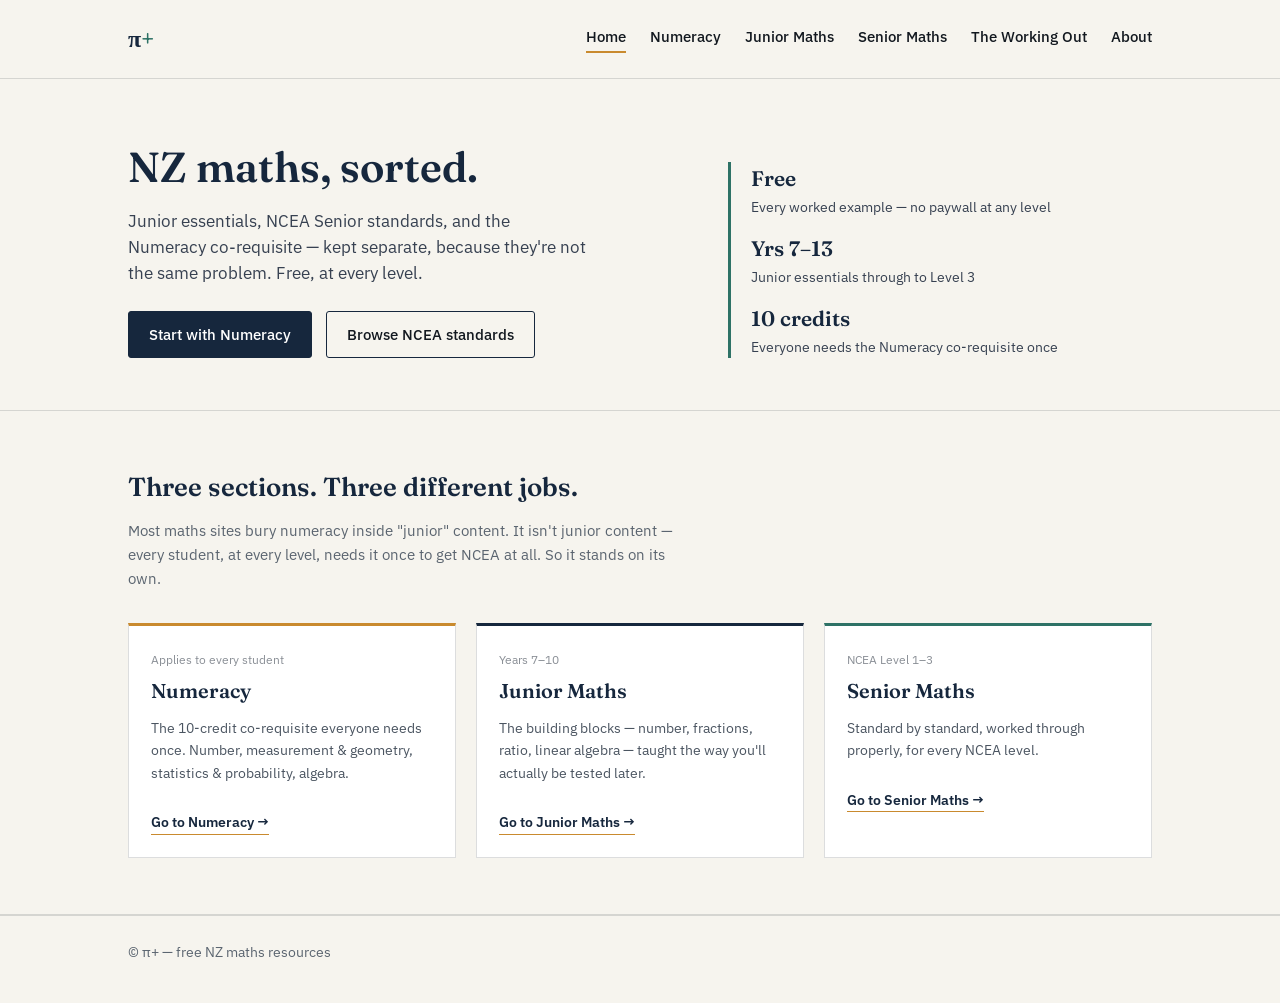
==== index.html @ a782b6d2 "Rename index (2).html to index.html" ====
<!DOCTYPE html>
<html lang="en">
<head>
<meta charset="UTF-8">
<meta name="viewport" content="width=device-width, initial-scale=1.0">
<title>π+ — NZ Maths, Sorted</title>
<link rel="stylesheet" href="styles.css">
</head>
<body>

<header class="site">
  <div class="topbar">
    <div class="brand"><div class="mark">π<span>+</span></div></div>
    <nav class="primary">
      <a href="index.html" class="active">Home</a>
      <a href="numeracy.html">Numeracy</a>
      <a href="junior-maths.html">Junior Maths</a>
      <a href="senior-maths.html">Senior Maths</a>
      <a href="working-out.html">The Working Out</a>
      <a href="about.html">About</a>
    </nav>
  </div>
</header>

<section class="hero">
  <div class="wrap grid">
    <div>
      <h1>NZ maths, sorted.</h1>
      <p class="lede">Junior essentials, NCEA Senior standards, and the Numeracy co-requisite — kept separate, because they're not the same problem. Free, at every level.</p>
      <div class="cta-row">
        <a class="btn solid" href="numeracy.html">Start with Numeracy</a>
        <a class="btn ghost" href="senior-maths.html">Browse NCEA standards</a>
      </div>
    </div>
    <div class="stat-strip">
      <div class="row"><b>Free</b>Every worked example — no paywall at any level</div>
      <div class="row"><b>Yrs 7–13</b>Junior essentials through to Level 3</div>
      <div class="row"><b>10 credits</b>Everyone needs the Numeracy co-requisite once</div>
    </div>
  </div>
</section>

<section class="pillars">
  <div class="wrap">
    <div class="head">
      <h2>Three sections. Three different jobs.</h2>
      <p>Most maths sites bury numeracy inside "junior" content. It isn't junior content — every student, at every level, needs it once to get NCEA at all. So it stands on its own.</p>
    </div>
    <div class="pillar-grid">
      <div class="pillar numeracy">
        <div class="kicker">Applies to every student</div>
        <h3>Numeracy</h3>
        <p>The 10-credit co-requisite everyone needs once. Number, measurement & geometry, statistics & probability, algebra.</p>
        <a class="go" href="numeracy.html">Go to Numeracy →</a>
      </div>
      <div class="pillar">
        <div class="kicker">Years 7–10</div>
        <h3>Junior Maths</h3>
        <p>The building blocks — number, fractions, ratio, linear algebra — taught the way you'll actually be tested later.</p>
        <a class="go" href="junior-maths.html">Go to Junior Maths →</a>
      </div>
      <div class="pillar senior">
        <div class="kicker">NCEA Level 1–3</div>
        <h3>Senior Maths</h3>
        <p>Standard by standard, worked through properly, for every NCEA level.</p>
        <a class="go" href="senior-maths.html">Go to Senior Maths →</a>
      </div>
    </div>
  </div>
</section>

<footer>
  <div class="wrap footer-row">
    <div>© π+ — free NZ maths resources</div>
  </div>
</footer>

</body>
</html>
---- styles.css ----
@import url('https://fonts.googleapis.com/css2?family=Fraunces:opsz,wght@9..144,400;9..144,600;9..144,700&family=IBM+Plex+Sans:wght@400;500;600&display=swap');

:root{
  --navy:#16273D;
  --ink:#12181F;
  --paper:#F6F4EE;
  --panel:#FFFFFF;
  --teal:#2E7266;
  --gold:#C98A2E;
  --line: rgba(18,24,31,0.14);
  --radius: 3px;
}
*{box-sizing:border-box;}
html{scroll-behavior:smooth;}
body{
  margin:0;
  background:var(--paper);
  color:var(--ink);
  font-family:'IBM Plex Sans', sans-serif;
  line-height:1.6;
}
h1,h2,h3{
  font-family:'Fraunces', serif;
  font-weight:600;
  margin:0;
  color:var(--navy);
}
a{color:inherit; text-decoration:none;}
.wrap{max-width:1080px; margin:0 auto; padding:0 28px;}

/* header / nav */
header.site{border-bottom:1px solid var(--line); background:var(--paper);}
.topbar{
  display:flex; align-items:center; justify-content:space-between;
  padding:20px 28px; max-width:1080px; margin:0 auto; flex-wrap:wrap; gap:14px;
}
.brand{display:flex; align-items:baseline; gap:4px;}
.brand .mark{font-family:'Fraunces', serif; font-size:24px; font-weight:700; color:var(--navy);}
.brand .mark span{color:var(--teal);}
nav.primary{display:flex; gap:24px; font-size:14.5px; font-weight:500; flex-wrap:wrap;}
nav.primary a{padding-bottom:3px; border-bottom:2px solid transparent;}
nav.primary a:hover, nav.primary a.active{border-bottom-color:var(--gold);}

/* page header banner (non-home pages) */
.page-banner{padding:48px 0 32px; border-bottom:1px solid var(--line);}
.page-banner .eyebrow{font-size:13px; color:var(--teal); font-weight:600; letter-spacing:.03em; text-transform:uppercase;}
.page-banner h1{font-size:36px; margin-top:8px;}
.page-banner p{margin-top:14px; font-size:16px; color:#374151; max-width:640px;}

/* hero (home only) */
.hero{padding:64px 0 52px; border-bottom:1px solid var(--line);}
.hero .grid{display:grid; grid-template-columns: 1.3fr 1fr; gap:48px; align-items:end;}
.hero h1{font-size:42px; line-height:1.15; max-width:520px;}
.hero .lede{margin-top:16px; font-size:16.5px; max-width:460px; color:#374151;}
.hero .stat-strip{border-left:3px solid var(--teal); padding-left:20px; display:flex; flex-direction:column; gap:14px;}
.hero .stat-strip .row{font-size:14px; color:#374151;}
.hero .stat-strip .row b{display:block; font-family:'Fraunces',serif; font-size:21px; color:var(--navy); font-weight:600;}

.cta-row{margin-top:24px; display:flex; gap:14px; flex-wrap:wrap;}
.btn{display:inline-block; padding:11px 20px; font-size:14.5px; font-weight:500; border:1.5px solid var(--navy); border-radius:var(--radius);}
.btn.solid{background:var(--navy); color:#fff;}
.btn.solid:hover{background:var(--teal); border-color:var(--teal);}
.btn.ghost:hover{border-color:var(--gold); color:var(--gold);}

/* pillar cards (home) */
.pillars{padding:56px 0; border-bottom:1px solid var(--line);}
.pillars .head{max-width:560px; margin-bottom:32px;}
.pillars .head h2{font-size:26px;}
.pillars .head p{color:#5b6570; margin-top:10px; font-size:15px;}
.pillar-grid{display:grid; grid-template-columns:repeat(3,1fr); gap:20px;}
.pillar{background:var(--panel); border:1px solid var(--line); border-top:3px solid var(--navy); padding:24px 22px 22px;}
.pillar.numeracy{border-top-color:var(--gold);}
.pillar.senior{border-top-color:var(--teal);}
.pillar .kicker{font-size:12px; color:#8a8f96;}
.pillar h3{font-size:20px; margin-top:6px;}
.pillar p{font-size:14px; color:#4b5561; margin-top:10px;}
.pillar .go{display:inline-block; margin-top:14px; font-size:13.5px; font-weight:600; color:var(--navy); border-bottom:1.5px solid var(--gold);}

/* topic list sections (content pages) */
.content{padding:44px 0;}
.strand{margin-bottom:40px;}
.strand h2{font-size:22px; border-bottom:2px solid var(--line); padding-bottom:10px; margin-bottom:16px;}
.topic-list{list-style:none; margin:0; padding:0; display:grid; grid-template-columns:repeat(2,1fr); gap:0;}
.topic-list li{padding:11px 0; border-top:1px solid var(--line); font-size:15px; display:flex; align-items:center; gap:10px;}
.topic-list li:nth-child(-n+2){border-top:none;}
.topic-list .dot{width:6px; height:6px; border-radius:50%; background:var(--gold); flex-shrink:0;}
.standard{background:var(--panel); border:1px solid var(--line); padding:18px 20px; margin-bottom:12px; border-left:3px solid var(--teal);}
.standard .code{font-family:'Fraunces',serif; font-weight:700; color:var(--teal); font-size:15px;}
.standard p{margin:6px 0 0; font-size:14.5px; color:#374151;}
.note-box{background:#EFEAE0; border:1px solid var(--line); padding:16px 20px; font-size:14px; color:#4b5561; margin-bottom:28px;}

.awards{list-style:none; margin:0; padding:0; font-size:14.5px; color:#374151; max-width:520px;}
.awards li{padding:12px 0; border-top:1px solid var(--line); display:flex; gap:14px;}
.awards li:first-child{border-top:none;}
.awards .yr{color:var(--gold); font-weight:600; min-width:70px;}

footer{border-top:1px solid var(--line); padding:26px 0 40px; font-size:13.5px; color:#5b6570;}
.footer-row{display:flex; justify-content:space-between; align-items:center; flex-wrap:wrap; gap:12px;}
.socials{display:flex; gap:16px;}

@media (max-width:800px){
  .hero .grid{grid-template-columns:1fr;}
  .pillar-grid{grid-template-columns:1fr;}
  .topic-list{grid-template-columns:1fr;}
  .topic-list li:nth-child(-n+2){border-top:1px solid var(--line);}
  .topic-list li:first-child{border-top:none;}
  nav.primary{display:none;}
  .hero h1{font-size:32px;}
}
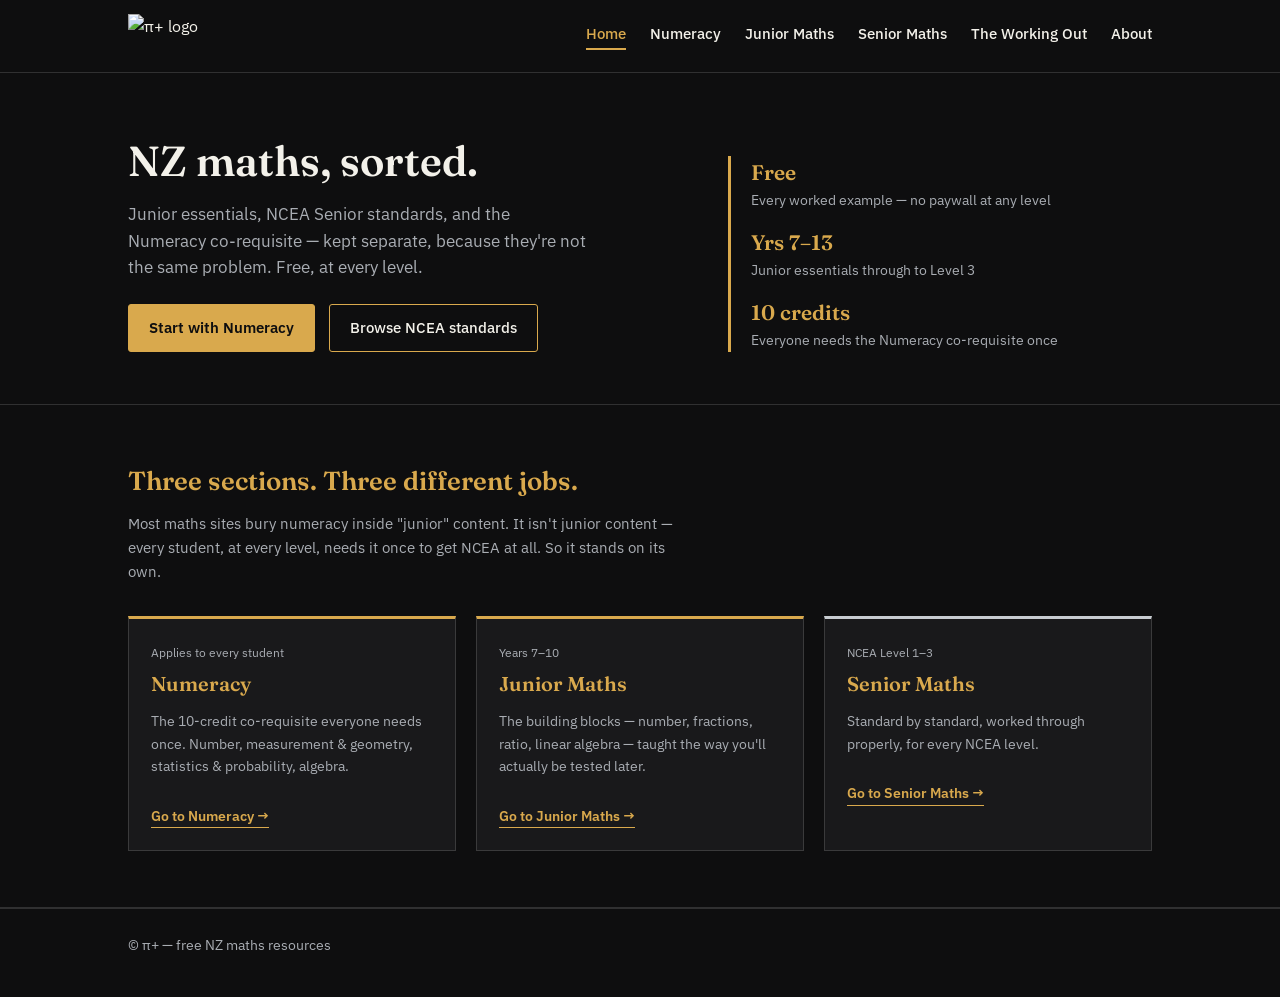
==== commit 6bd7181c: "Add files via upload" ====
--- a/index.html
+++ b/index.html
@@ -5,12 +5,13 @@
 <meta name="viewport" content="width=device-width, initial-scale=1.0">
 <title>π+ — NZ Maths, Sorted</title>
 <link rel="stylesheet" href="styles.css">
+<link rel="icon" type="image/png" href="assets/favicon.png">
 </head>
 <body>
 
 <header class="site">
   <div class="topbar">
-    <div class="brand"><div class="mark">π<span>+</span></div></div>
+    <div class="brand"><a href="index.html"><img src="assets/logo-header.png" alt="π+ logo" class="logo-img"></a></div>
     <nav class="primary">
       <a href="index.html" class="active">Home</a>
       <a href="numeracy.html">Numeracy</a>
--- a/styles.css
+++ b/styles.css
@@ -1,20 +1,20 @@
 @import url('https://fonts.googleapis.com/css2?family=Fraunces:opsz,wght@9..144,400;9..144,600;9..144,700&family=IBM+Plex+Sans:wght@400;500;600&display=swap');
 
 :root{
-  --navy:#16273D;
-  --ink:#12181F;
-  --paper:#F6F4EE;
-  --panel:#FFFFFF;
-  --teal:#2E7266;
-  --gold:#C98A2E;
-  --line: rgba(18,24,31,0.14);
+  --bg:#0E0E0F;
+  --panel:#19191B;
+  --ink:#F3F1EA;
+  --muted:#A9ADB3;
+  --gold:#D9A94D;
+  --silver:#C7CCD1;
+  --line: rgba(255,255,255,0.14);
   --radius: 3px;
 }
 *{box-sizing:border-box;}
 html{scroll-behavior:smooth;}
 body{
   margin:0;
-  background:var(--paper);
+  background:var(--bg);
   color:var(--ink);
   font-family:'IBM Plex Sans', sans-serif;
   line-height:1.6;
@@ -23,80 +23,74 @@
   font-family:'Fraunces', serif;
   font-weight:600;
   margin:0;
-  color:var(--navy);
+  color:var(--gold);
 }
 a{color:inherit; text-decoration:none;}
 .wrap{max-width:1080px; margin:0 auto; padding:0 28px;}
 
-/* header / nav */
-header.site{border-bottom:1px solid var(--line); background:var(--paper);}
+header.site{border-bottom:1px solid var(--line); background:var(--bg);}
 .topbar{
   display:flex; align-items:center; justify-content:space-between;
-  padding:20px 28px; max-width:1080px; margin:0 auto; flex-wrap:wrap; gap:14px;
+  padding:14px 28px; max-width:1080px; margin:0 auto; flex-wrap:wrap; gap:14px;
 }
-.brand{display:flex; align-items:baseline; gap:4px;}
-.brand .mark{font-family:'Fraunces', serif; font-size:24px; font-weight:700; color:var(--navy);}
-.brand .mark span{color:var(--teal);}
+.brand{display:flex; align-items:center;}
+.logo-img{height:44px; width:auto; display:block;}
 nav.primary{display:flex; gap:24px; font-size:14.5px; font-weight:500; flex-wrap:wrap;}
-nav.primary a{padding-bottom:3px; border-bottom:2px solid transparent;}
-nav.primary a:hover, nav.primary a.active{border-bottom-color:var(--gold);}
+nav.primary a{padding-bottom:3px; border-bottom:2px solid transparent; color:var(--ink);}
+nav.primary a:hover, nav.primary a.active{border-bottom-color:var(--gold); color:var(--gold);}
 
-/* page header banner (non-home pages) */
 .page-banner{padding:48px 0 32px; border-bottom:1px solid var(--line);}
-.page-banner .eyebrow{font-size:13px; color:var(--teal); font-weight:600; letter-spacing:.03em; text-transform:uppercase;}
+.page-banner .eyebrow{font-size:13px; color:var(--silver); font-weight:600; letter-spacing:.03em; text-transform:uppercase;}
+.page-banner .eyebrow a{color:var(--silver); border-bottom:1px solid var(--line);}
 .page-banner h1{font-size:36px; margin-top:8px;}
-.page-banner p{margin-top:14px; font-size:16px; color:#374151; max-width:640px;}
+.page-banner p{margin-top:14px; font-size:16px; color:var(--muted); max-width:640px;}
 
-/* hero (home only) */
 .hero{padding:64px 0 52px; border-bottom:1px solid var(--line);}
 .hero .grid{display:grid; grid-template-columns: 1.3fr 1fr; gap:48px; align-items:end;}
-.hero h1{font-size:42px; line-height:1.15; max-width:520px;}
-.hero .lede{margin-top:16px; font-size:16.5px; max-width:460px; color:#374151;}
-.hero .stat-strip{border-left:3px solid var(--teal); padding-left:20px; display:flex; flex-direction:column; gap:14px;}
-.hero .stat-strip .row{font-size:14px; color:#374151;}
-.hero .stat-strip .row b{display:block; font-family:'Fraunces',serif; font-size:21px; color:var(--navy); font-weight:600;}
+.hero h1{font-size:42px; line-height:1.15; max-width:520px; color:var(--ink);}
+.hero .lede{margin-top:16px; font-size:16.5px; max-width:460px; color:var(--muted);}
+.hero .stat-strip{border-left:3px solid var(--gold); padding-left:20px; display:flex; flex-direction:column; gap:14px;}
+.hero .stat-strip .row{font-size:14px; color:var(--muted);}
+.hero .stat-strip .row b{display:block; font-family:'Fraunces',serif; font-size:21px; color:var(--gold); font-weight:600;}
 
 .cta-row{margin-top:24px; display:flex; gap:14px; flex-wrap:wrap;}
-.btn{display:inline-block; padding:11px 20px; font-size:14.5px; font-weight:500; border:1.5px solid var(--navy); border-radius:var(--radius);}
-.btn.solid{background:var(--navy); color:#fff;}
-.btn.solid:hover{background:var(--teal); border-color:var(--teal);}
-.btn.ghost:hover{border-color:var(--gold); color:var(--gold);}
+.btn{display:inline-block; padding:11px 20px; font-size:14.5px; font-weight:500; border:1.5px solid var(--gold); border-radius:var(--radius); color:var(--ink);}
+.btn.solid{background:var(--gold); color:#0E0E0F; font-weight:600;}
+.btn.solid:hover{background:var(--silver); border-color:var(--silver);}
+.btn.ghost:hover{border-color:var(--silver); color:var(--silver);}
 
-/* pillar cards (home) */
 .pillars{padding:56px 0; border-bottom:1px solid var(--line);}
 .pillars .head{max-width:560px; margin-bottom:32px;}
 .pillars .head h2{font-size:26px;}
-.pillars .head p{color:#5b6570; margin-top:10px; font-size:15px;}
+.pillars .head p{color:var(--muted); margin-top:10px; font-size:15px;}
 .pillar-grid{display:grid; grid-template-columns:repeat(3,1fr); gap:20px;}
-.pillar{background:var(--panel); border:1px solid var(--line); border-top:3px solid var(--navy); padding:24px 22px 22px;}
+.pillar{background:var(--panel); border:1px solid var(--line); border-top:3px solid var(--gold); padding:24px 22px 22px;}
 .pillar.numeracy{border-top-color:var(--gold);}
-.pillar.senior{border-top-color:var(--teal);}
-.pillar .kicker{font-size:12px; color:#8a8f96;}
+.pillar.senior{border-top-color:var(--silver);}
+.pillar .kicker{font-size:12px; color:var(--muted);}
 .pillar h3{font-size:20px; margin-top:6px;}
-.pillar p{font-size:14px; color:#4b5561; margin-top:10px;}
-.pillar .go{display:inline-block; margin-top:14px; font-size:13.5px; font-weight:600; color:var(--navy); border-bottom:1.5px solid var(--gold);}
+.pillar p{font-size:14px; color:var(--muted); margin-top:10px;}
+.pillar .go{display:inline-block; margin-top:14px; font-size:13.5px; font-weight:600; color:var(--gold); border-bottom:1.5px solid var(--gold);}
 
-/* topic list sections (content pages) */
 .content{padding:44px 0;}
 .strand{margin-bottom:40px;}
 .strand h2{font-size:22px; border-bottom:2px solid var(--line); padding-bottom:10px; margin-bottom:16px;}
 .topic-list{list-style:none; margin:0; padding:0; display:grid; grid-template-columns:repeat(2,1fr); gap:0;}
-.topic-list li{padding:11px 0; border-top:1px solid var(--line); font-size:15px; display:flex; align-items:center; gap:10px;}
+.topic-list li{padding:11px 0; border-top:1px solid var(--line); font-size:15px; display:flex; align-items:center; gap:10px; color:var(--ink);}
 .topic-list li:nth-child(-n+2){border-top:none;}
 .topic-list .dot{width:6px; height:6px; border-radius:50%; background:var(--gold); flex-shrink:0;}
-.standard{background:var(--panel); border:1px solid var(--line); padding:18px 20px; margin-bottom:12px; border-left:3px solid var(--teal);}
-.standard .code{font-family:'Fraunces',serif; font-weight:700; color:var(--teal); font-size:15px;}
-.standard p{margin:6px 0 0; font-size:14.5px; color:#374151;}
-.note-box{background:#EFEAE0; border:1px solid var(--line); padding:16px 20px; font-size:14px; color:#4b5561; margin-bottom:28px;}
+.standard{background:var(--panel); border:1px solid var(--line); padding:18px 20px; margin-bottom:12px; border-left:3px solid var(--silver);}
+.standard .code{font-family:'Fraunces',serif; font-weight:700; color:var(--silver); font-size:15px;}
+.standard p{margin:6px 0 0; font-size:14.5px; color:var(--muted);}
+.note-box{background:var(--panel); border:1px solid var(--line); padding:16px 20px; font-size:14px; color:var(--muted); margin-bottom:28px;}
 
-.awards{list-style:none; margin:0; padding:0; font-size:14.5px; color:#374151; max-width:520px;}
+.awards{list-style:none; margin:0; padding:0; font-size:14.5px; color:var(--muted); max-width:520px;}
 .awards li{padding:12px 0; border-top:1px solid var(--line); display:flex; gap:14px;}
 .awards li:first-child{border-top:none;}
 .awards .yr{color:var(--gold); font-weight:600; min-width:70px;}
 
-footer{border-top:1px solid var(--line); padding:26px 0 40px; font-size:13.5px; color:#5b6570;}
+footer{border-top:1px solid var(--line); padding:26px 0 40px; font-size:13.5px; color:var(--muted);}
 .footer-row{display:flex; justify-content:space-between; align-items:center; flex-wrap:wrap; gap:12px;}
-.socials{display:flex; gap:16px;}
 
 @media (max-width:800px){
   .hero .grid{grid-template-columns:1fr;}
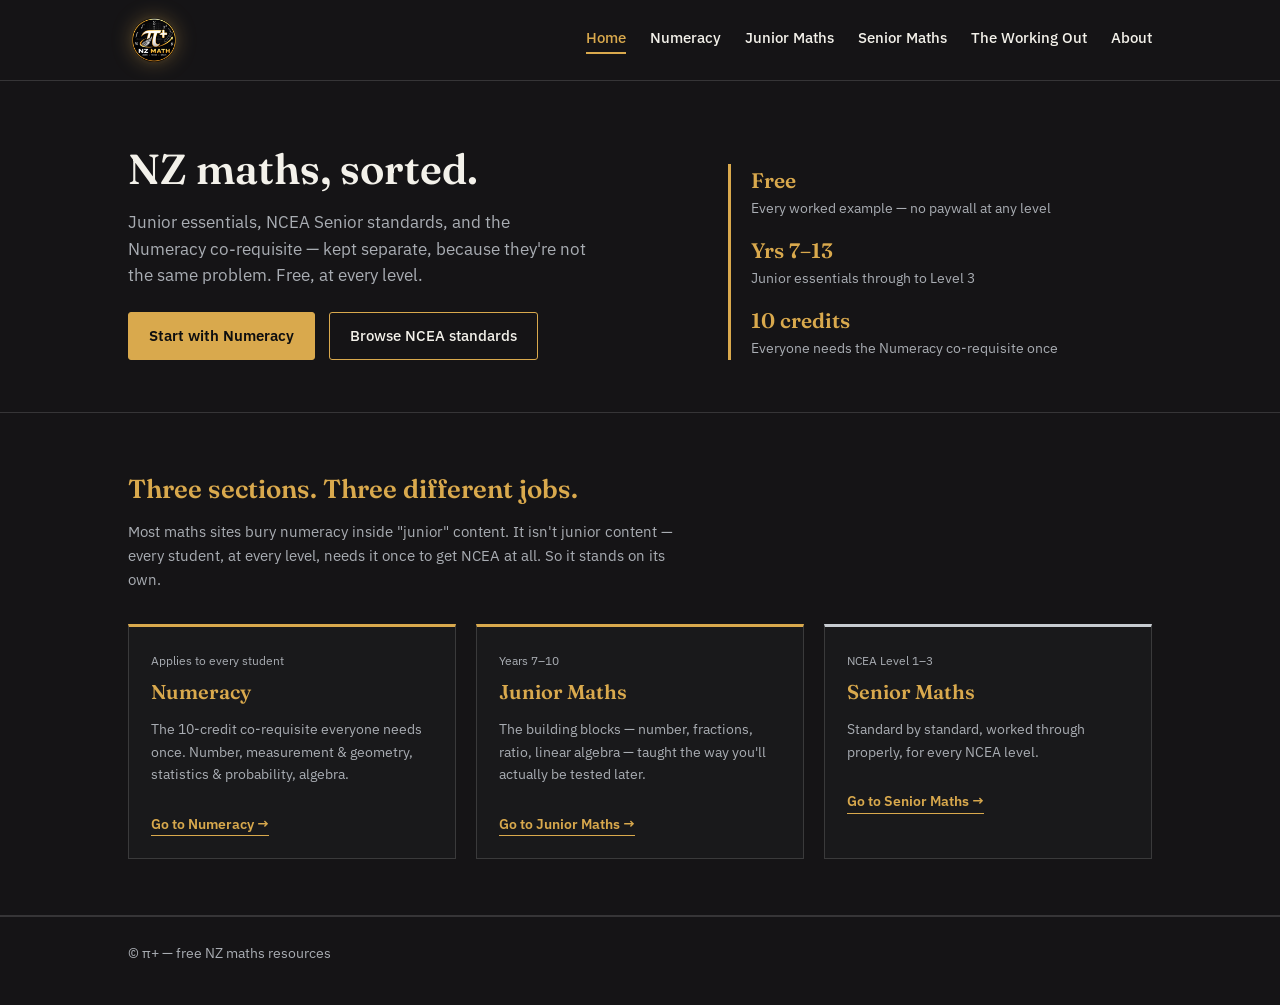
==== commit 2bf807ed: "Add files via upload" ====
--- a/index.html
+++ b/index.html
@@ -5,13 +5,13 @@
 <meta name="viewport" content="width=device-width, initial-scale=1.0">
 <title>π+ — NZ Maths, Sorted</title>
 <link rel="stylesheet" href="styles.css">
-<link rel="icon" type="image/png" href="assets/favicon.png">
+<link rel="icon" type="image/png" href="favicon-circle.png">
 </head>
 <body>
 
 <header class="site">
   <div class="topbar">
-    <div class="brand"><a href="index.html"><img src="assets/logo-header.png" alt="π+ logo" class="logo-img"></a></div>
+    <div class="brand"><a href="index.html"><img src="logo-header-circle.png" alt="π+ logo" class="logo-img"></a></div>
     <nav class="primary">
       <a href="index.html" class="active">Home</a>
       <a href="numeracy.html">Numeracy</a>
--- a/styles.css
+++ b/styles.css
@@ -1,7 +1,7 @@
 @import url('https://fonts.googleapis.com/css2?family=Fraunces:opsz,wght@9..144,400;9..144,600;9..144,700&family=IBM+Plex+Sans:wght@400;500;600&display=swap');
 
 :root{
-  --bg:#0E0E0F;
+  --bg:#151416;
   --panel:#19191B;
   --ink:#F3F1EA;
   --muted:#A9ADB3;
@@ -34,7 +34,8 @@
   padding:14px 28px; max-width:1080px; margin:0 auto; flex-wrap:wrap; gap:14px;
 }
 .brand{display:flex; align-items:center;}
-.logo-img{height:44px; width:auto; display:block;}
+.logo-img{height:44px; width:auto; display:block; filter: drop-shadow(0 0 10px rgba(217,169,77,0.35));}
+.brand a{display:inline-flex; padding:4px; border-radius:50%; background:radial-gradient(circle, rgba(217,169,77,0.14), rgba(217,169,77,0) 72%);}
 nav.primary{display:flex; gap:24px; font-size:14.5px; font-weight:500; flex-wrap:wrap;}
 nav.primary a{padding-bottom:3px; border-bottom:2px solid transparent; color:var(--ink);}
 nav.primary a:hover, nav.primary a.active{border-bottom-color:var(--gold); color:var(--gold);}
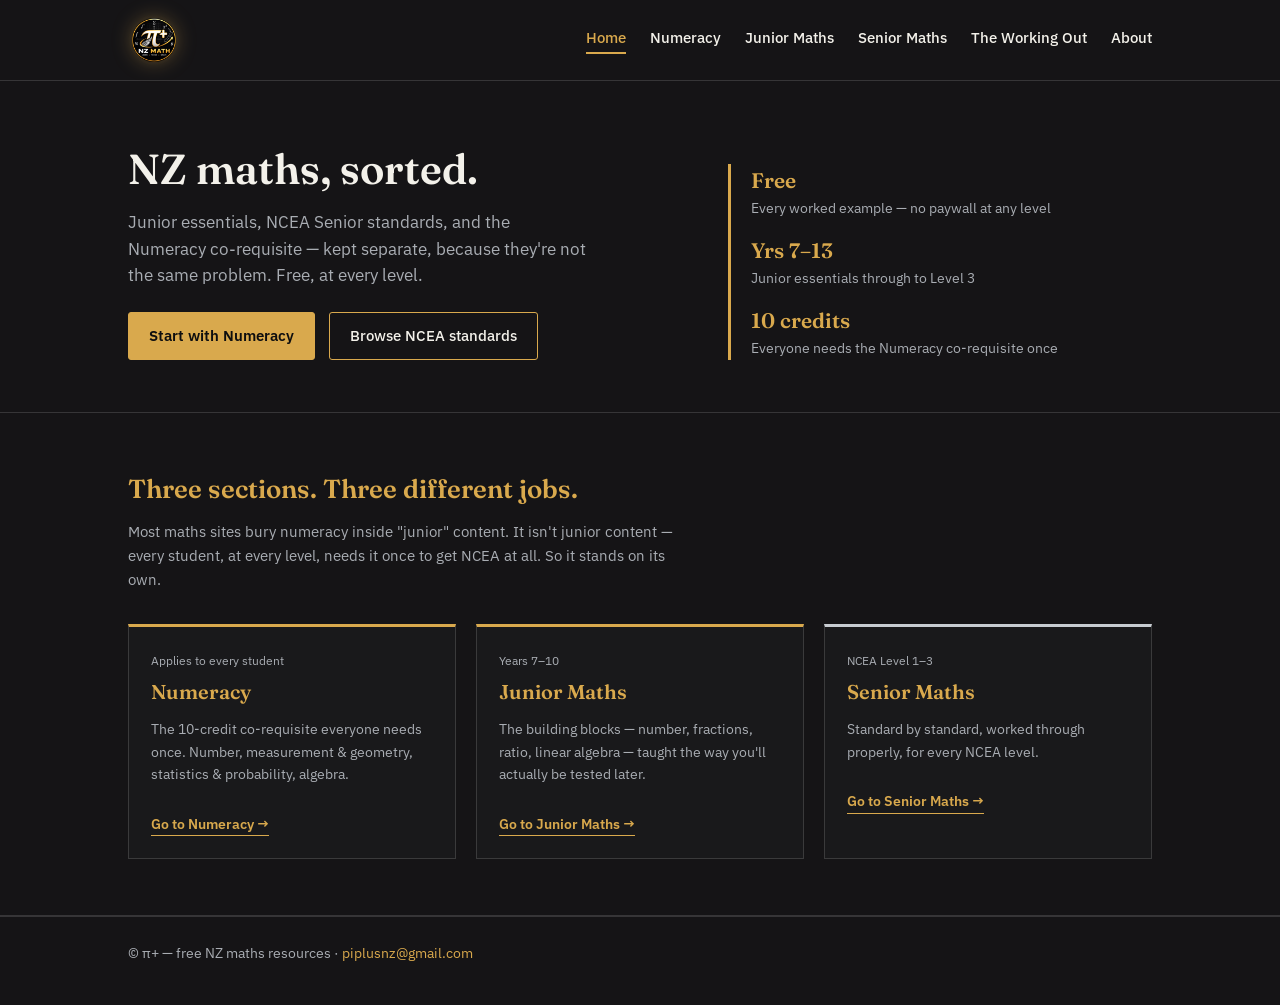
==== commit 2a30eb94: "Add files via upload" ====
--- a/index.html
+++ b/index.html
@@ -72,7 +72,7 @@
 
 <footer>
   <div class="wrap footer-row">
-    <div>© π+ — free NZ maths resources</div>
+    <div>© π+ — free NZ maths resources · <a href="mailto:piplusnz@gmail.com" style="color:var(--gold);">piplusnz@gmail.com</a></div>
   </div>
 </footer>
 
